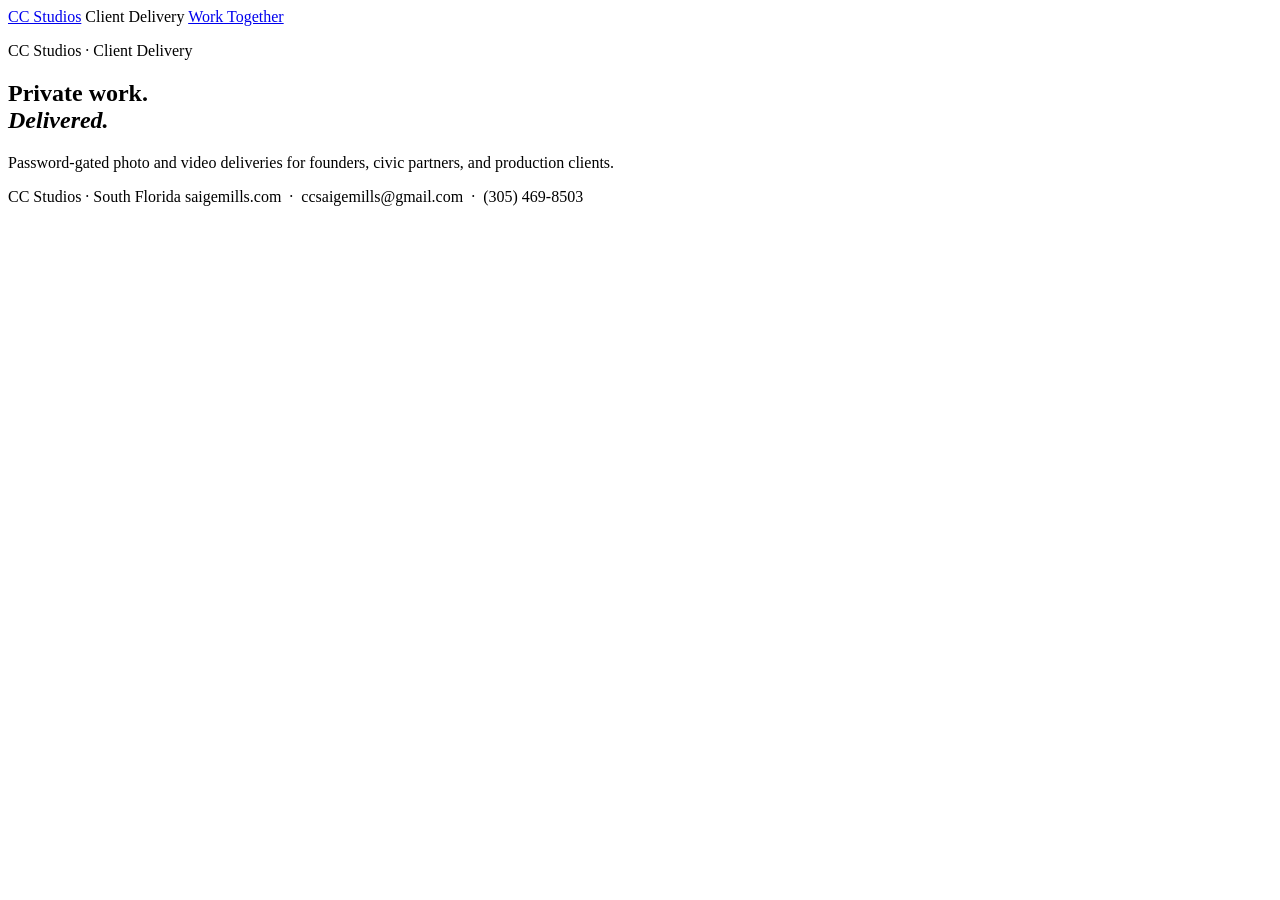
==== gallery/index.html @ d4c4a1bd "Add initial gallery HTML structure" ====
<!doctype html>
<html lang="en">
  <head>
    <meta charset="utf-8">
    <meta name="viewport" content="width=device-width, initial-scale=1">
    <title>Client Gallery | saigemills.com</title>
    <link rel="preconnect" href="https://fonts.googleapis.com">
    <link rel="preconnect" href="https://fonts.gstatic.com" crossorigin>
    <link href="https://fonts.googleapis.com/css2?family=Archivo:ital,wght@0,300;0,400;0,500;0,600;1,300;1,400&family=UnifrakturMaguntia&family=Dancing+Script:wght@600&family=Plus+Jakarta+Sans:wght@500;600;700;800&display=swap" rel="stylesheet">
    <link rel="stylesheet" href="/assets/css/tokens.css">
    <link rel="stylesheet" href="/assets/css/delivery.css">
  </head>
  <body>
    <div class="site-shell">
      <nav>
        <div class="nav-inner">
          <a class="nav-brand" href="/">CC Studios</a>
          <span class="nav-label">Client Delivery</span>
          <a class="nav-cta" href="mailto:ccsaigemills@gmail.com">Work Together</a>
        </div>
      </nav>
      <main class="site-main">
        <section class="hero-panel">
          <p class="eyebrow">CC Studios · Client Delivery</p>
          <h1>Private work.<br><em>Delivered.</em></h1>
          <p class="lede">Password-gated photo and video deliveries for founders, civic partners, and production clients.</p>
        </section>
        <section class="gallery-grid" data-gallery-grid aria-label="Client delivery projects"></section>
      </main>
      <footer>
        <span class="footer-brand">CC Studios · South Florida</span>
        <span class="footer-info">saigemills.com &nbsp;·&nbsp; ccsaigemills@gmail.com &nbsp;·&nbsp; (305) 469-8503</span>
      </footer>
    </div>
    <script src="/assets/js/config.js"></script>
    <script src="/assets/js/render.js"></script>
    <script>
      window.ClientDelivery.renderGallery();
    </script>
  </body>
</html>
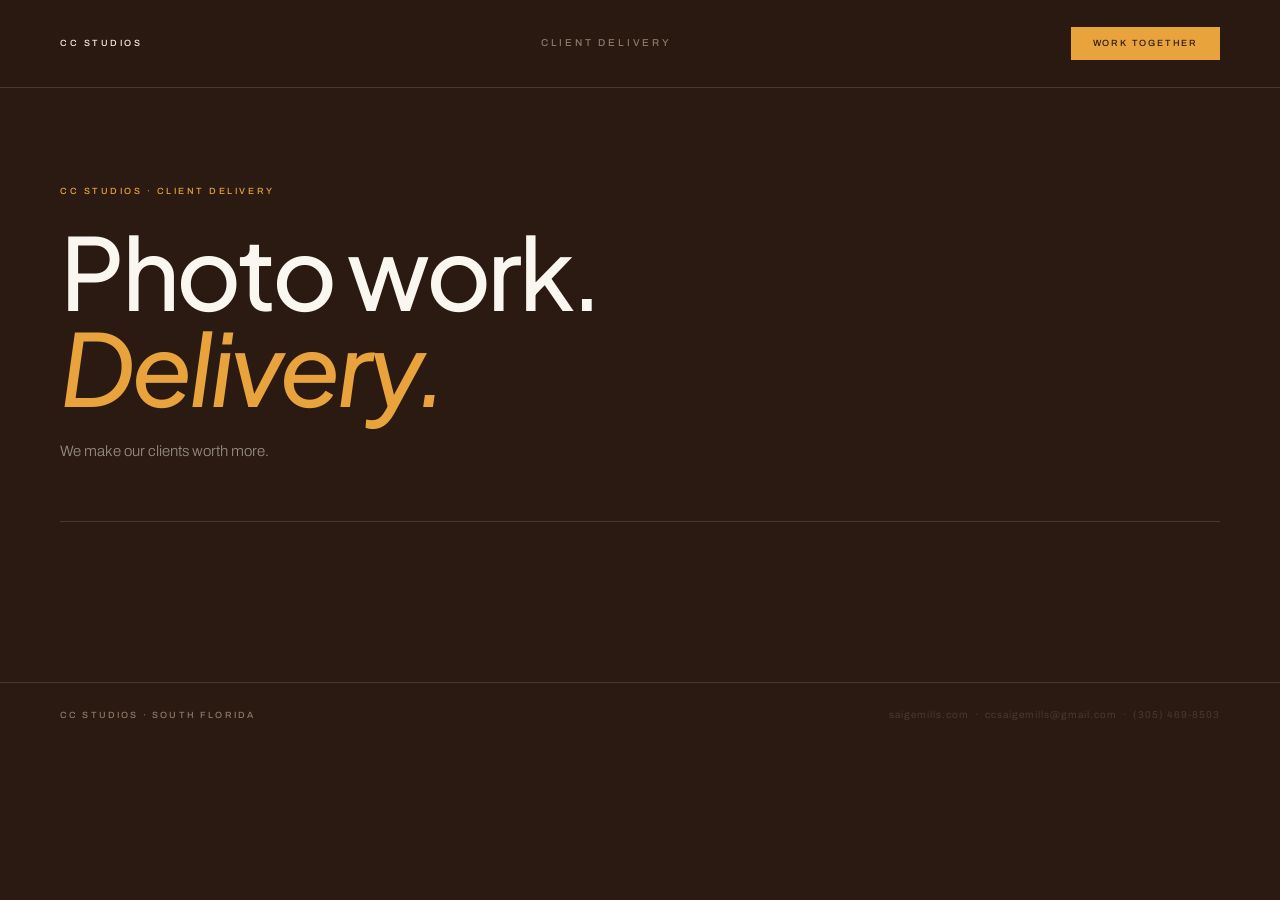
==== commit 366f894c: "Update header and description in index.html" ====
--- a/gallery/index.html
+++ b/gallery/index.html
@@ -7,8 +7,8 @@
     <link rel="preconnect" href="https://fonts.googleapis.com">
     <link rel="preconnect" href="https://fonts.gstatic.com" crossorigin>
     <link href="https://fonts.googleapis.com/css2?family=Archivo:ital,wght@0,300;0,400;0,500;0,600;1,300;1,400&family=UnifrakturMaguntia&family=Dancing+Script:wght@600&family=Plus+Jakarta+Sans:wght@500;600;700;800&display=swap" rel="stylesheet">
-    <link rel="stylesheet" href="/assets/css/tokens.css">
-    <link rel="stylesheet" href="/assets/css/delivery.css">
+    <link rel="stylesheet" href="../assets/css/tokens.css">
+    <link rel="stylesheet" href="../assets/css/delivery.css">
   </head>
   <body>
     <div class="site-shell">
@@ -22,8 +22,12 @@
       <main class="site-main">
         <section class="hero-panel">
           <p class="eyebrow">CC Studios · Client Delivery</p>
-          <h1>Private work.<br><em>Delivered.</em></h1>
-          <p class="lede">Password-gated photo and video deliveries for founders, civic partners, and production clients.</p>
+          <h1>Photo work.<br><em>Delivery.</em></h1>
+          <p class="lede tagline-rotator" aria-live="polite">
+  We make our
+  <span class="rotating-word" data-words="clients,founders,people,community,partners">clients</span>
+  worth more.
+</p>
         </section>
         <section class="gallery-grid" data-gallery-grid aria-label="Client delivery projects"></section>
       </main>
@@ -32,8 +36,8 @@
         <span class="footer-info">saigemills.com &nbsp;·&nbsp; ccsaigemills@gmail.com &nbsp;·&nbsp; (305) 469-8503</span>
       </footer>
     </div>
-    <script src="/assets/js/config.js"></script>
-    <script src="/assets/js/render.js"></script>
+    <script src="../assets/js/config.js"></script>
+    <script src="../assets/js/render.js"></script>
     <script>
       window.ClientDelivery.renderGallery();
     </script>
--- a/assets/css/tokens.css
+++ b/assets/css/tokens.css
@@ -0,0 +1,40 @@
+:root {
+  --ink: #2B1A12;
+  --ink-rgb: 43,26,18;
+  --linen: #F4F0E6;
+  --linen-rgb: 244,240,230;
+  --charcoal: #3F2A1C;
+  --ash: #4A3A2C;
+  --fog: #8C7A68;
+  --silk: #C7B9A0;
+  --sand: #E8A33D;
+  --sand-rgb: 232,163,61;
+  --sand-dim: rgba(var(--sand-rgb), 0.10);
+  --sand-border: rgba(var(--sand-rgb), 0.22);
+  --white: #FAF7F0;
+  --card: #1A100A;
+
+  --font-body: 'Archivo', sans-serif;
+  --font-display: 'Plus Jakarta Sans', 'Helvetica Neue', Helvetica, sans-serif;
+  --font-logo-mark: 'UnifrakturMaguntia', serif;
+  --font-logo-script: 'Dancing Script', cursive;
+}
+
+* { margin: 0; padding: 0; box-sizing: border-box; }
+
+html {
+  scroll-behavior: smooth;
+  font-size: 16px;
+}
+
+body {
+  background: var(--ink);
+  color: var(--linen);
+  font-family: var(--font-body);
+  line-height: 1.6;
+  overflow-x: hidden;
+}
+
+::-webkit-scrollbar { width: 2px; }
+::-webkit-scrollbar-track { background: var(--ink); }
+::-webkit-scrollbar-thumb { background: var(--ash); }
--- a/assets/css/delivery.css
+++ b/assets/css/delivery.css
@@ -0,0 +1,601 @@
+button,
+input,
+textarea,
+select {
+  font: inherit;
+}
+
+img,
+iframe {
+  max-width: 100%;
+}
+
+a {
+  color: inherit;
+}
+
+:focus-visible {
+  outline: 2px solid var(--sand);
+  outline-offset: 4px;
+}
+
+nav {
+  align-items: center;
+  backdrop-filter: blur(16px);
+  background: rgba(var(--ink-rgb), 0.94);
+  border-bottom: 1px solid var(--ash);
+  display: flex;
+  height: 88px;
+  justify-content: space-between;
+  padding: 0 60px;
+  position: sticky;
+  top: 0;
+  width: 100%;
+  z-index: 100;
+}
+
+.nav-inner {
+  align-items: center;
+  display: flex;
+  justify-content: space-between;
+  margin: 0 auto;
+  max-width: 1280px;
+  width: 100%;
+}
+
+.nav-brand {
+  color: var(--linen);
+  font-size: 9px;
+  font-weight: 500;
+  letter-spacing: 0.28em;
+  text-decoration: none;
+  text-transform: uppercase;
+}
+
+.nav-label {
+  color: var(--fog);
+  font-size: 10px;
+  font-weight: 500;
+  letter-spacing: 0.28em;
+  max-width: 42%;
+  overflow: hidden;
+  text-overflow: ellipsis;
+  text-transform: uppercase;
+  user-select: none;
+  white-space: nowrap;
+}
+
+.nav-cta {
+  background: var(--sand);
+  color: var(--ink);
+  font-size: 9px;
+  font-weight: 500;
+  letter-spacing: 0.2em;
+  padding: 9px 22px;
+  text-decoration: none;
+  text-transform: uppercase;
+  transition: background 0.2s;
+  white-space: nowrap;
+}
+
+.nav-cta:hover {
+  background: var(--linen);
+}
+
+.site-main {
+  margin: 0 auto;
+  max-width: 1280px;
+  padding: 96px 60px 112px;
+}
+
+.hero-panel,
+.delivery-hero {
+  border-bottom: 1px solid var(--ash);
+  padding-bottom: 56px;
+}
+
+.eyebrow {
+  color: var(--sand);
+  font-size: 9px;
+  font-weight: 500;
+  letter-spacing: 0.28em;
+  margin-bottom: 24px;
+  text-transform: uppercase;
+}
+
+h1,
+h2,
+h3 {
+  color: var(--white);
+  font-family: var(--font-display);
+  font-weight: 500;
+  letter-spacing: -0.035em;
+  line-height: 0.96;
+}
+
+h1 {
+  font-size: clamp(52px, 8vw, 100px);
+  max-width: 900px;
+}
+
+h2 {
+  font-size: clamp(30px, 4vw, 52px);
+}
+
+h3 {
+  font-size: 24px;
+}
+
+h1 em,
+h2 em,
+h3 em {
+  color: var(--sand);
+  font-style: italic;
+}
+
+.lede {
+  color: rgba(var(--linen-rgb), 0.52);
+  font-size: 15px;
+  font-weight: 300;
+  line-height: 1.78;
+  margin-top: 24px;
+  max-width: 560px;
+}
+
+.button-row {
+  display: flex;
+  flex-wrap: wrap;
+  gap: 10px;
+  margin-top: 28px;
+}
+
+.btn {
+  align-items: center;
+  border: 1px solid var(--sand-border);
+  cursor: pointer;
+  display: inline-flex;
+  font-size: 9px;
+  font-weight: 500;
+  justify-content: center;
+  letter-spacing: 0.18em;
+  min-height: 44px;
+  padding: 12px 20px;
+  text-decoration: none;
+  text-transform: uppercase;
+  transition: background 0.2s, border-color 0.2s, color 0.2s, opacity 0.2s;
+}
+
+.btn-primary,
+.btn-accent {
+  background: var(--sand);
+  border-color: var(--sand);
+  color: var(--ink);
+}
+
+.btn-secondary {
+  background: var(--sand-dim);
+  color: var(--sand);
+}
+
+.btn:hover {
+  background: var(--linen);
+  border-color: var(--linen);
+  color: var(--ink);
+}
+
+.btn:disabled {
+  cursor: not-allowed;
+  opacity: 0.42;
+}
+
+.gallery-grid {
+  display: grid;
+  gap: 2px;
+  grid-template-columns: repeat(12, 1fr);
+  margin-top: 48px;
+}
+
+.project-card {
+  background: var(--charcoal);
+  border: 1px solid var(--ash);
+  color: inherit;
+  display: grid;
+  grid-column: span 6;
+  grid-template-rows: auto 1fr;
+  min-height: 420px;
+  overflow: hidden;
+  text-decoration: none;
+  transition: border-color 0.25s;
+}
+
+.project-card:hover {
+  border-color: var(--sand-border);
+}
+
+.project-card img {
+  aspect-ratio: 16 / 11;
+  background: var(--card);
+  display: block;
+  object-fit: cover;
+  opacity: 0.76;
+  transition: opacity 0.35s, transform 0.45s;
+  width: 100%;
+}
+
+.project-card:hover img {
+  opacity: 0.86;
+  transform: scale(1.018);
+}
+
+.project-card-body {
+  display: flex;
+  flex-direction: column;
+  justify-content: space-between;
+  padding: 36px;
+}
+
+.project-card p {
+  color: rgba(var(--linen-rgb), 0.5);
+  font-size: 13px;
+  font-weight: 300;
+  line-height: 1.78;
+  margin-top: 16px;
+}
+
+.empty-state,
+.notice {
+  background: var(--charcoal);
+  border: 1px solid var(--ash);
+  color: rgba(var(--linen-rgb), 0.62);
+  font-size: 14px;
+  font-weight: 300;
+  margin-top: 34px;
+  padding: 28px;
+}
+
+.unlock-panel,
+.admin-panel {
+  background: var(--charcoal);
+  border: 1px solid var(--ash);
+}
+
+.unlock-panel {
+  margin: 38px auto 0;
+  max-width: 520px;
+  padding: 36px;
+}
+
+.field {
+  display: grid;
+  gap: 8px;
+  margin-top: 18px;
+}
+
+.field label,
+.fieldset-title {
+  color: var(--sand);
+  font-size: 9px;
+  font-weight: 500;
+  letter-spacing: 0.2em;
+  text-transform: uppercase;
+}
+
+.field input,
+.field textarea,
+.field select {
+  background: var(--card);
+  border: 1px solid var(--ash);
+  color: var(--linen);
+  min-height: 46px;
+  padding: 12px;
+  width: 100%;
+}
+
+.field textarea {
+  min-height: 128px;
+  resize: vertical;
+}
+
+.helper,
+.error-text {
+  color: var(--fog);
+  font-size: 12px;
+  font-weight: 300;
+  margin: 0;
+}
+
+.error-text {
+  color: var(--sand);
+  font-weight: 500;
+}
+
+.delivery-hero {
+  align-items: center;
+  display: grid;
+  gap: 52px;
+  grid-template-columns: minmax(0, 0.95fr) minmax(0, 1.05fr);
+}
+
+.delivery-hero img {
+  background: var(--card);
+  border: 1px solid var(--ash);
+  display: block;
+  max-height: 560px;
+  object-fit: contain;
+  width: 100%;
+}
+
+.delivery-meta {
+  border-top: 1px solid var(--ash);
+  color: var(--fog);
+  font-size: 9px;
+  font-weight: 500;
+  letter-spacing: 0.2em;
+  margin-top: 36px;
+  padding-top: 22px;
+  text-transform: uppercase;
+}
+
+.section-header {
+  align-items: end;
+  border-bottom: 1px solid var(--ash);
+  display: flex;
+  gap: 20px;
+  justify-content: space-between;
+  margin: 56px 0 28px;
+  padding-bottom: 24px;
+}
+
+.section-header p {
+  color: var(--fog);
+  font-size: 13px;
+  font-weight: 300;
+  line-height: 1.75;
+  margin-top: 10px;
+}
+
+.masonry-grid {
+  column-count: 3;
+  column-gap: 2px;
+}
+
+.photo-tile {
+  background: var(--card);
+  border: 1px solid var(--ash);
+  break-inside: avoid;
+  margin: 0 0 2px;
+  overflow: hidden;
+  position: relative;
+}
+
+.photo-tile img {
+  display: block;
+  height: auto;
+  width: 100%;
+}
+
+.photo-actions {
+  align-items: center;
+  background: linear-gradient(180deg, rgba(var(--ink-rgb), 0.78), rgba(var(--ink-rgb), 0));
+  display: flex;
+  gap: 8px;
+  justify-content: space-between;
+  left: 0;
+  padding: 12px;
+  position: absolute;
+  right: 0;
+  top: 0;
+}
+
+.select-btn,
+.download-btn {
+  align-items: center;
+  background: rgba(var(--ink-rgb), 0.82);
+  border: 1px solid var(--sand-border);
+  color: var(--linen);
+  cursor: pointer;
+  display: inline-flex;
+  font-size: 9px;
+  font-weight: 500;
+  gap: 8px;
+  letter-spacing: 0.14em;
+  min-height: 38px;
+  padding: 8px 10px;
+  text-decoration: none;
+  text-transform: uppercase;
+}
+
+.select-dot {
+  border: 1px solid currentColor;
+  border-radius: 50%;
+  display: inline-block;
+  height: 15px;
+  width: 15px;
+}
+
+.select-btn[aria-pressed="true"] {
+  background: var(--sand);
+  color: var(--ink);
+}
+
+.select-btn[aria-pressed="true"] .select-dot {
+  box-shadow: inset 0 0 0 3px var(--sand);
+  background: currentColor;
+}
+
+.video-frame {
+  aspect-ratio: 16 / 9;
+  background: var(--card);
+  border: 1px solid var(--ash);
+  display: block;
+  width: 100%;
+}
+
+.admin-layout {
+  display: grid;
+  gap: 2px;
+  grid-template-columns: minmax(0, 1fr) minmax(320px, 0.9fr);
+  margin-top: 48px;
+}
+
+.admin-panel {
+  padding: 30px;
+}
+
+.radio-row {
+  display: flex;
+  flex-wrap: wrap;
+  gap: 10px;
+  margin-top: 10px;
+}
+
+.choice {
+  align-items: center;
+  border: 1px solid var(--ash);
+  color: rgba(var(--linen-rgb), 0.72);
+  cursor: pointer;
+  display: inline-flex;
+  gap: 8px;
+  min-height: 44px;
+  padding: 9px 12px;
+}
+
+.choice input {
+  accent-color: var(--sand);
+}
+
+.output-box {
+  min-height: 360px;
+  white-space: pre;
+}
+
+.toast {
+  background: var(--sand);
+  bottom: 20px;
+  color: var(--ink);
+  font-size: 9px;
+  font-weight: 500;
+  left: 50%;
+  letter-spacing: 0.18em;
+  opacity: 0;
+  padding: 12px 16px;
+  pointer-events: none;
+  position: fixed;
+  text-transform: uppercase;
+  transform: translate(-50%, 16px);
+  transition: opacity 180ms ease, transform 180ms ease;
+  z-index: 10;
+}
+
+.toast.is-visible {
+  opacity: 1;
+  transform: translate(-50%, 0);
+}
+
+footer {
+  align-items: center;
+  border-top: 1px solid var(--ash);
+  display: flex;
+  flex-wrap: wrap;
+  gap: 12px;
+  justify-content: space-between;
+  padding: 24px 60px;
+}
+
+.footer-brand {
+  color: var(--fog);
+  font-size: 9px;
+  font-weight: 500;
+  letter-spacing: 0.24em;
+  text-transform: uppercase;
+}
+
+.footer-info {
+  color: var(--ash);
+  font-size: 10px;
+  letter-spacing: 0.1em;
+}
+
+.hidden {
+  display: none !important;
+}
+
+@media (max-width: 1024px) {
+  .project-card {
+    grid-column: span 12;
+  }
+}
+
+@media (max-width: 900px) {
+  nav {
+    height: auto;
+    padding: 16px 28px;
+  }
+
+  .site-main {
+    padding: 64px 28px 88px;
+  }
+
+  .delivery-hero,
+  .admin-layout {
+    grid-template-columns: 1fr;
+  }
+
+  .masonry-grid {
+    column-count: 2;
+  }
+
+  .section-header {
+    align-items: start;
+    flex-direction: column;
+  }
+
+  footer {
+    flex-direction: column;
+    padding: 24px 28px;
+    text-align: center;
+  }
+}
+
+@media (max-width: 620px) {
+  h1 {
+    font-size: 48px;
+  }
+
+  .nav-inner {
+    gap: 16px;
+  }
+
+  .nav-label {
+    display: none;
+  }
+
+  .gallery-grid {
+    display: block;
+  }
+
+  .project-card {
+    margin-bottom: 2px;
+    min-height: 0;
+  }
+
+  .project-card-body,
+  .unlock-panel,
+  .admin-panel {
+    padding: 24px;
+  }
+
+  .masonry-grid {
+    column-count: 1;
+  }
+}
+
+@media (prefers-reduced-motion: reduce) {
+  *,
+  *::before,
+  *::after {
+    animation-duration: 0.001ms !important;
+    scroll-behavior: auto !important;
+    transition-duration: 0.001ms !important;
+  }
+}
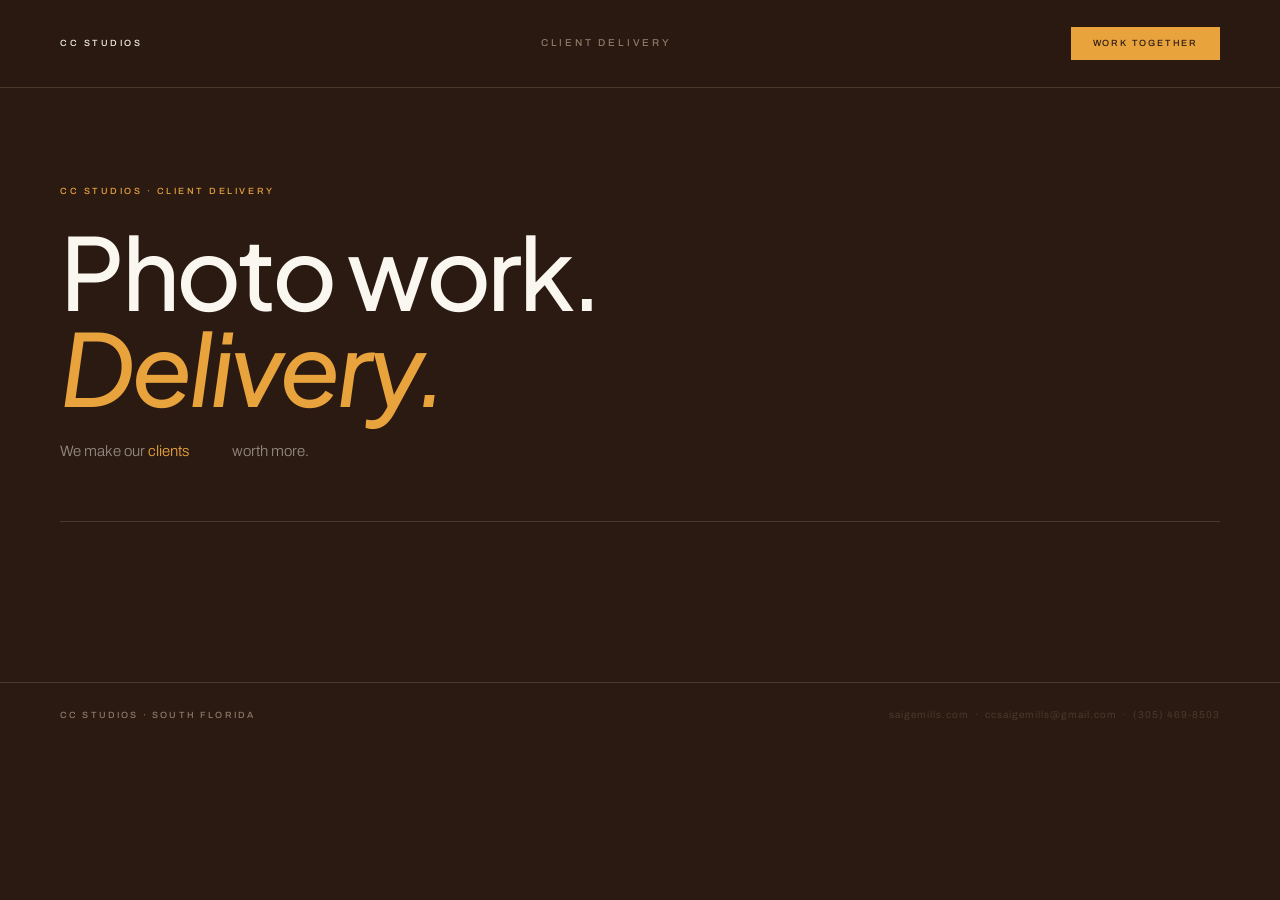
==== commit 7081d405: "Implement rotating word functionality in index.html Added a rotating word feature to the gallery pag" ====
--- a/gallery/index.html
+++ b/gallery/index.html
@@ -39,7 +39,28 @@
     <script src="../assets/js/config.js"></script>
     <script src="../assets/js/render.js"></script>
     <script>
-      window.ClientDelivery.renderGallery();
-    </script>
+  window.ClientDelivery.renderGallery();
+
+  const rotatingWord = document.querySelector(".rotating-word");
+
+  if (rotatingWord) {
+    const words = rotatingWord.dataset.words.split(",");
+    let index = 0;
+
+    const interval = window.setInterval(() => {
+      index += 1;
+      rotatingWord.classList.add("is-changing");
+
+      window.setTimeout(() => {
+        rotatingWord.textContent = words[index];
+        rotatingWord.classList.remove("is-changing");
+
+        if (index === words.length - 1) {
+          window.clearInterval(interval);
+        }
+      }, 220);
+    }, 900);
+  }
+</script>
   </body>
 </html>
--- a/assets/css/delivery.css
+++ b/assets/css/delivery.css
@@ -141,7 +141,17 @@
   margin-top: 24px;
   max-width: 560px;
 }
-
+.rotating-word {
+  color: var(--sand);
+  display: inline-block;
+  min-width: 9ch;
+  transition: opacity 220ms ease, transform 220ms ease;
+}
+
+.rotating-word.is-changing {
+  opacity: 0;
+  transform: translateY(8px);
+}
 .button-row {
   display: flex;
   flex-wrap: wrap;
